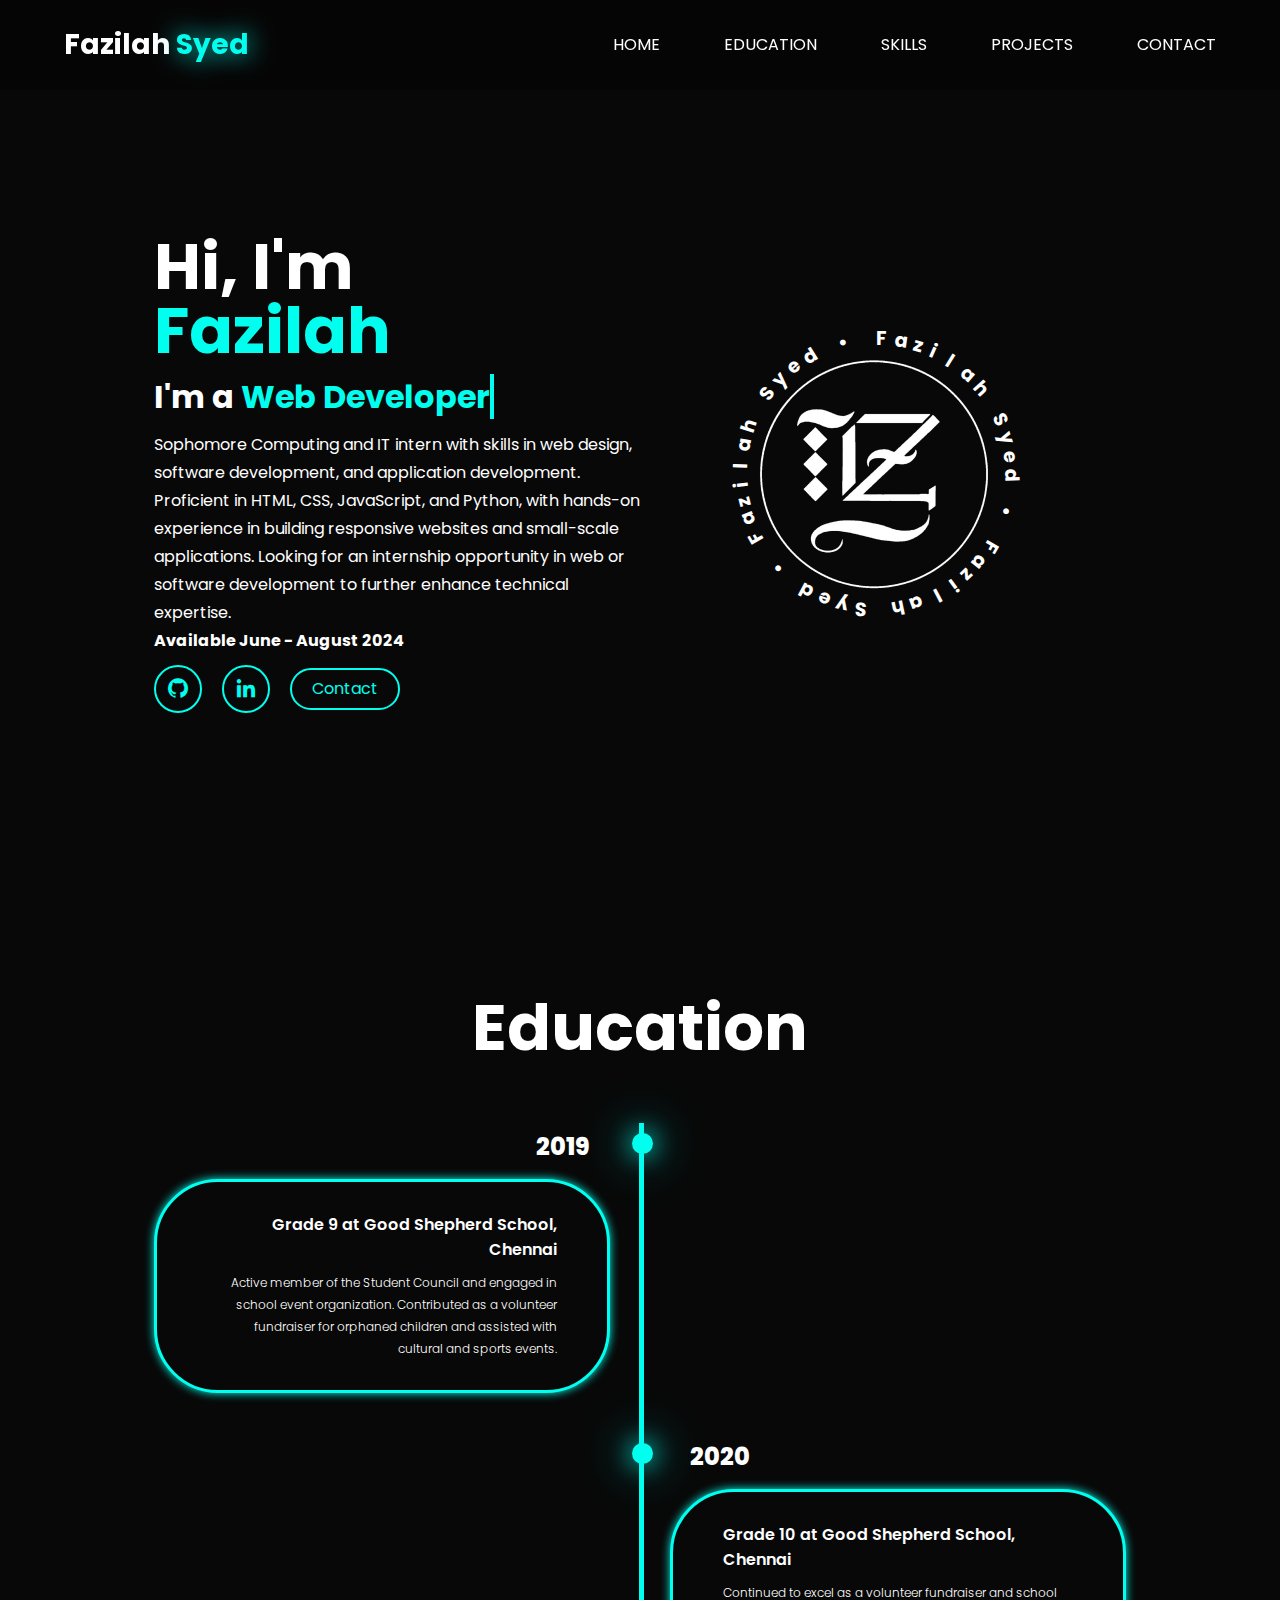
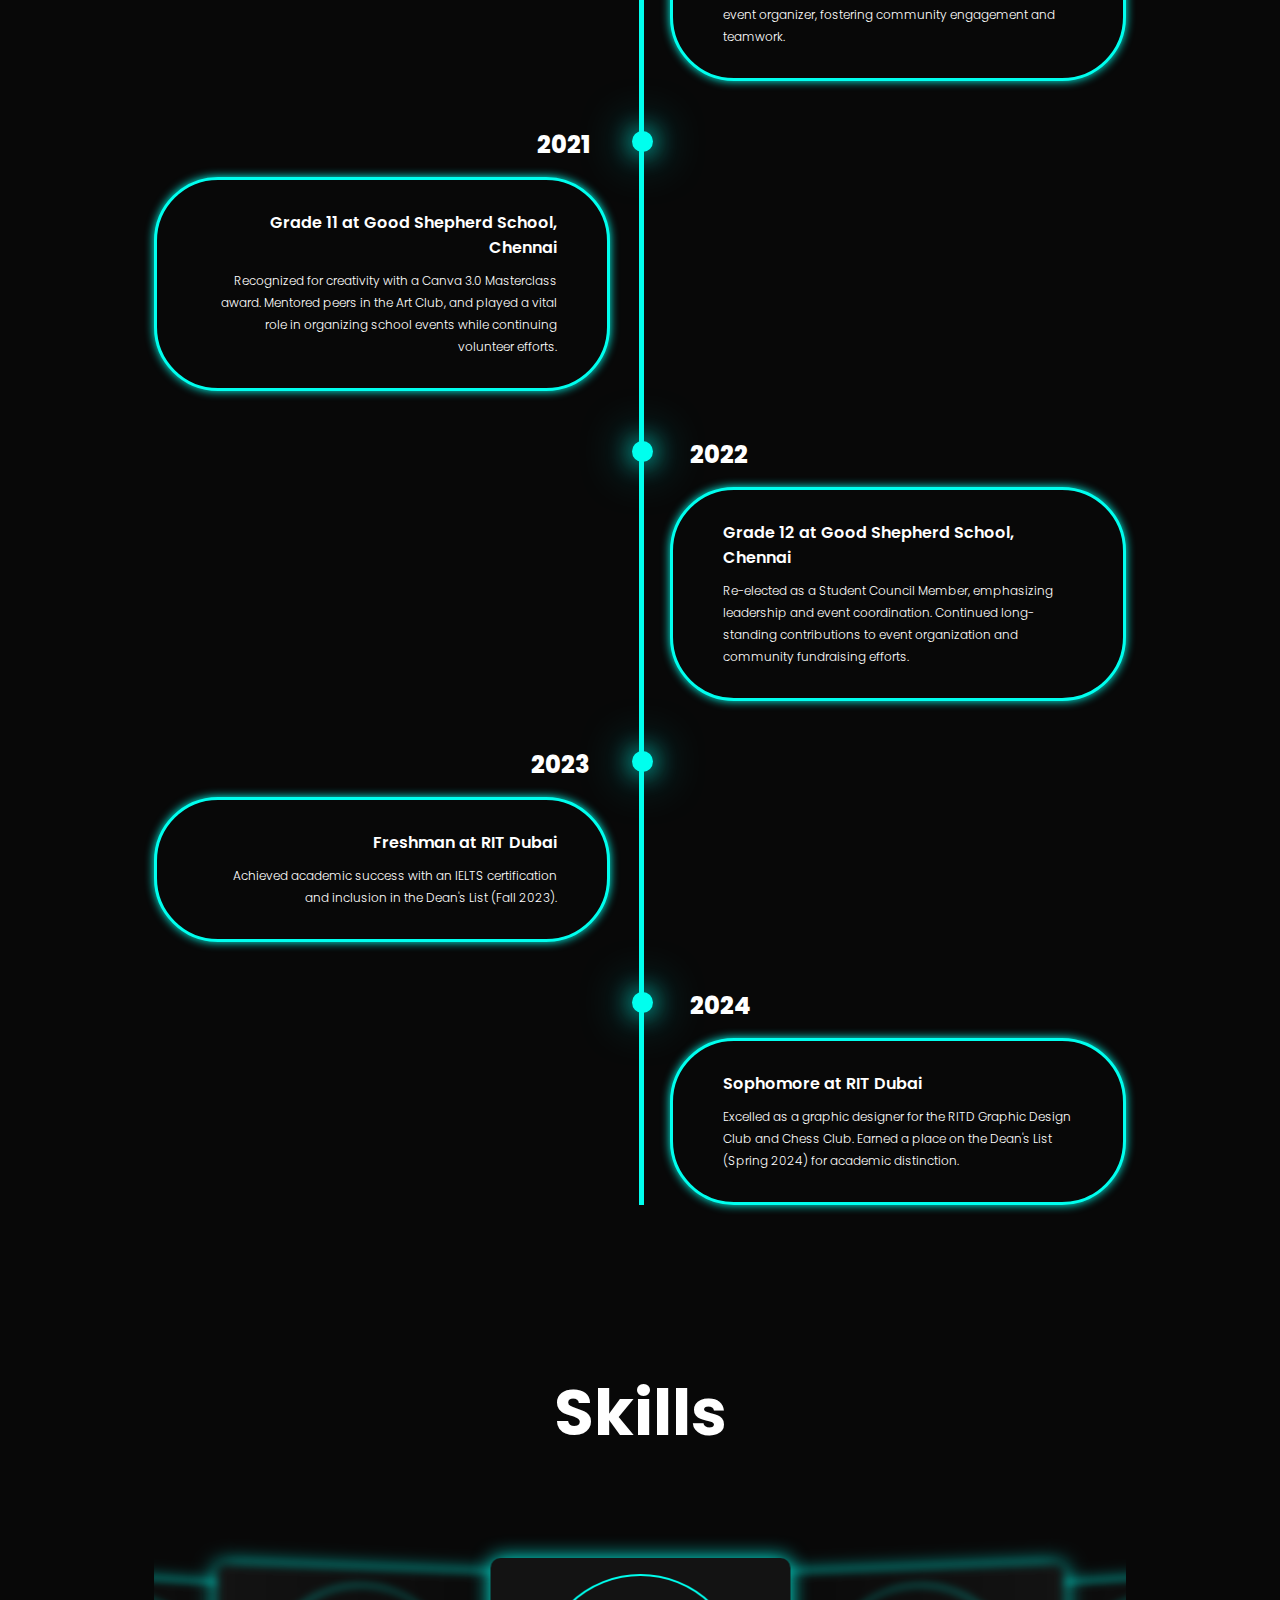
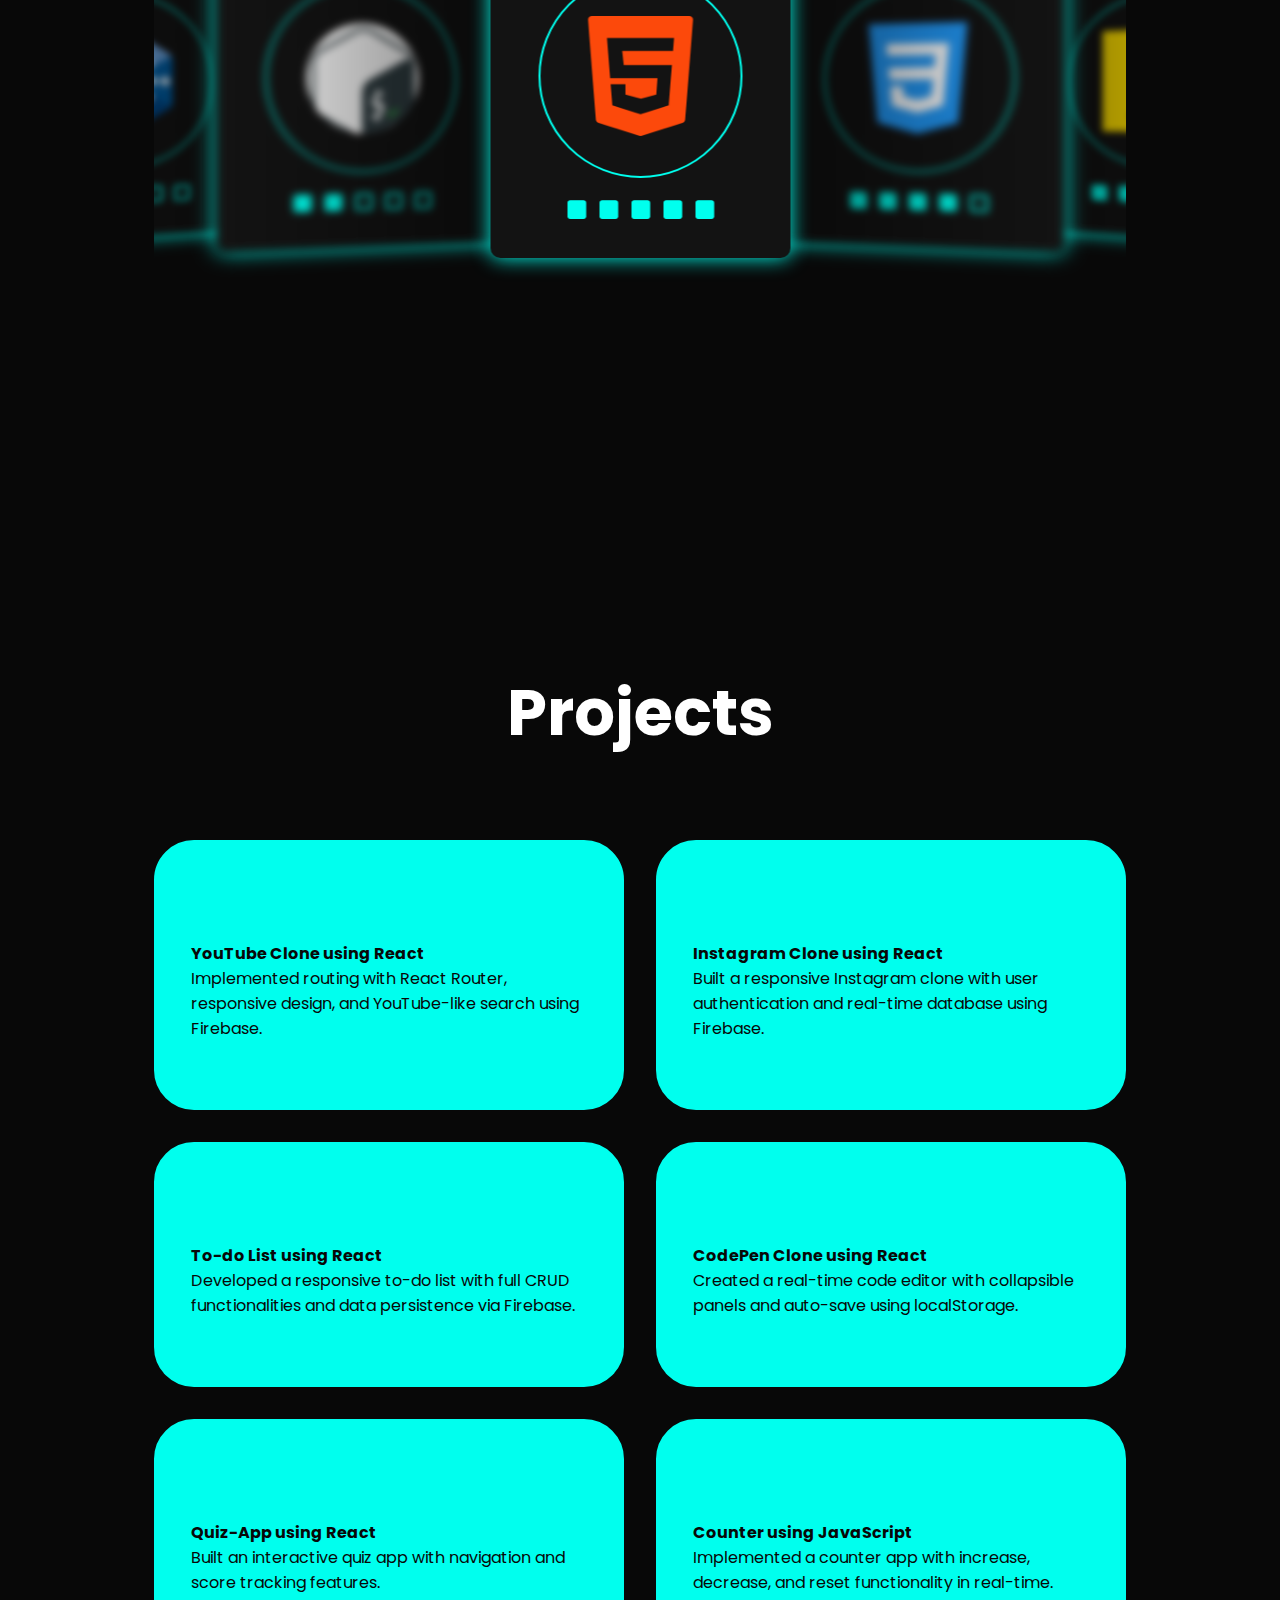
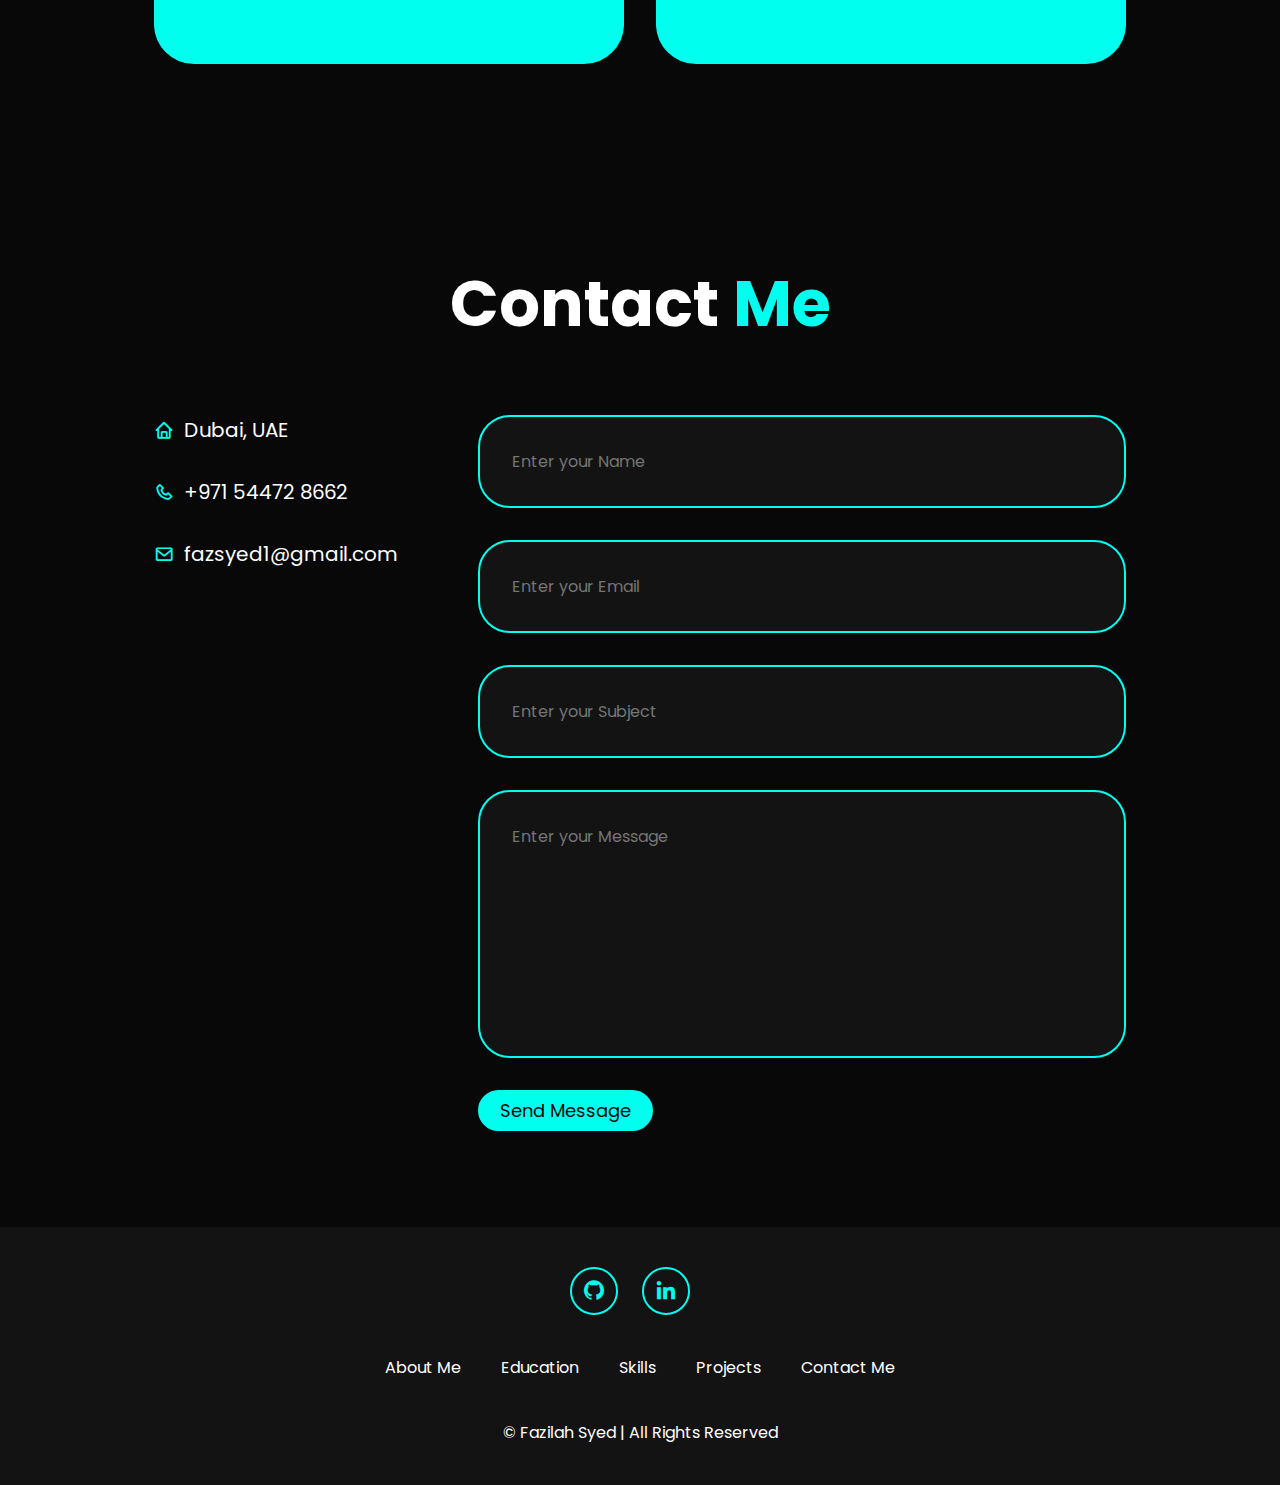
==== index.html @ fce0c712 "first commit" ====
<!DOCTYPE html>
<html lang="en">

<head>
    <meta charset="UTF-8">
    <meta name="viewport" content="width=device-width, initial-scale=1.0">
    <title>Fazilah's Portfolio</title>
    <link href='https://unpkg.com/boxicons@2.1.4/css/boxicons.min.css' rel='stylesheet'>
    <link rel="stylesheet" href="https://unpkg.com/swiper/swiper-bundle.min.css" />
    <link rel="stylesheet" href="assets/style.css">
</head>

<body>
    <!-- Header -->

    <header>
        <nav>
            <a href="#home" class="logo">Fazilah&nbsp;<span>Syed</span></a>
            <ul id="navLinks">
                <i class='bx bx-x' id="close-btn" onclick="hideMenu()"></i>
                <li><a href="#home">HOME</a></li>
                <li><a href="#education">EDUCATION</a></li>
                <li><a href="#skills">SKILLS</a></li>
                <li><a href="#projects">PROJECTS</a></li>
                <li><a href="#contact">CONTACT</a></li>
            </ul>
            <i class='bx bx-menu' id="menu-btn" onclick="showMenu()"></i>
        </nav>
    </header>

    <!-- Home -->

    <section class="home" id="home">
        <div class="home-left">
            <h1>Hi, I'm <br><span>Fazilah</span></h1>
            <h3 class="text-animation">I'm a&nbsp;<span>Web Developer</span></h3>
            <p>Sophomore Computing and IT intern with skills in web design, software development, and application
                development. Proficient in HTML, CSS, JavaScript, and Python, with hands-on experience in building
                responsive websites and small-scale applications. Looking for an internship opportunity in web or
                software development to further enhance technical expertise.</p>
            <p>Available June - August 2024</p>

            <div class="home-buttons">
                <a href="https://github.com/FazSyed" target="_blank" class="home-btn"><i class='bx bxl-github'></i></a>
                <a href="https://www.linkedin.com/in/fazilah-syed/" target="_blank" class="home-btn"><i
                        class='bx bxl-linkedin'></i></a>
                <a href="#contact" class="contact-btn">Contact</a>
            </div>
        </div>

        <div class="home-right">
            <div class="home-img"></div>
            <div class="home-img-text">
                <p>Fazilah Syed • Fazilah Syed • Fazilah Syed •</p>
            </div>
        </div>
    </section>

    <!-- Education -->

    <section class="education" id="education">
        <h2 class="heading">Education</h2>

        <div class="timeline-items">

            <div class="timeline-item">
                <div class="timeline-dot"></div>
                <div class="timeline-date">2019</div>
                <div class="timeline-content">
                    <h3>Grade 9 at Good Shepherd School, Chennai</h3>
                    <p>Active member of the Student Council and engaged in school event organization. Contributed as a
                        volunteer fundraiser for orphaned children and assisted with cultural and sports events.</p>
                </div>

            </div>

            <div class="timeline-item">
                <div class="timeline-dot"></div>
                <div class="timeline-date">2020</div>
                <div class="timeline-content">
                    <h3>Grade 10 at Good Shepherd School, Chennai</h3>
                    <p>Continued to excel as a volunteer fundraiser and school event organizer, fostering community
                        engagement and teamwork.</p>
                </div>

            </div>

            <div class="timeline-item">
                <div class="timeline-dot"></div>
                <div class="timeline-date">2021</div>
                <div class="timeline-content">
                    <h3>Grade 11 at Good Shepherd School, Chennai</h3>
                    <p>Recognized for creativity with a Canva 3.0 Masterclass award. Mentored peers in the Art Club, and
                        played a vital role in organizing school events while continuing volunteer efforts.</p>
                </div>

            </div>

            <div class="timeline-item">
                <div class="timeline-dot"></div>
                <div class="timeline-date">2022</div>
                <div class="timeline-content">
                    <h3>Grade 12 at Good Shepherd School, Chennai</h3>
                    <p>Re-elected as a Student Council Member, emphasizing leadership and event coordination. Continued
                        long-standing contributions to event organization and community fundraising efforts.</p>
                </div>

            </div>

            <div class="timeline-item">
                <div class="timeline-dot"></div>
                <div class="timeline-date">2023</div>
                <div class="timeline-content">
                    <h3>Freshman at RIT Dubai</h3>
                    <p>Achieved academic success with an IELTS certification and inclusion in the Dean's List (Fall
                        2023).</p>
                </div>

            </div>

            <div class="timeline-item">
                <div class="timeline-dot"></div>
                <div class="timeline-date">2024</div>
                <div class="timeline-content">
                    <h3>Sophomore at RIT Dubai</h3>
                    <p>Excelled as a graphic designer for the RITD Graphic Design Club and Chess Club. Earned a place on
                        the Dean's List (Spring 2024) for academic distinction.</p>
                </div>

            </div>
        </div>
    </section>

    <!-- Skills -->

    <section class="skills" id="skills">
        <h2 class="heading">Skills</h2>
        <div class="swiper-container mySwiper">
            <div class="swiper-wrapper">
                <div class="swiper-slide">
                    <div class="swiper-img">
                        <img src="assets/images/html-5.png" alt="">
                    </div>
                    <div class="rating">
                        <i class='bx bxs-checkbox' id="checkbox"></i>
                        <i class='bx bxs-checkbox' id="checkbox"></i>
                        <i class='bx bxs-checkbox' id="checkbox"></i>
                        <i class='bx bxs-checkbox' id="checkbox"></i>
                        <i class='bx bxs-checkbox' id="checkbox"></i>
                    </div>
                </div>
                <div class="swiper-slide">
                    <div class="swiper-img">
                        <img src="assets/images/css-3.png" alt="">
                    </div>
                    <div class="rating">
                        <i class='bx bxs-checkbox' id="checkbox"></i>
                        <i class='bx bxs-checkbox' id="checkbox"></i>
                        <i class='bx bxs-checkbox' id="checkbox"></i>
                        <i class='bx bxs-checkbox' id="checkbox"></i>
                        <i class='bx bx-checkbox' id="checkbox"></i>
                    </div>
                </div>
                <div class="swiper-slide">
                    <div class="swiper-img">
                        <img src="assets/images/js.png" alt="">
                    </div>
                    <div class="rating">
                        <i class='bx bxs-checkbox' id="checkbox"></i>
                        <i class='bx bxs-checkbox' id="checkbox"></i>
                        <i class='bx bxs-checkbox' id="checkbox"></i>
                        <i class='bx bxs-checkbox' id="checkbox"></i>
                        <i class='bx bx-checkbox' id="checkbox"></i>
                    </div>
                </div>
                <div class="swiper-slide">
                    <div class="swiper-img">
                        <img src="assets/images/python.png" alt="">
                    </div>
                    <div class="rating">
                        <i class='bx bxs-checkbox' id="checkbox"></i>
                        <i class='bx bxs-checkbox' id="checkbox"></i>
                        <i class='bx bxs-checkbox' id="checkbox"></i>
                        <i class='bx bxs-checkbox' id="checkbox"></i>
                        <i class='bx bx-checkbox' id="checkbox"></i>
                    </div>
                </div>
                <div class="swiper-slide">
                    <div class="swiper-img">
                        <img src="assets/images/java.png" alt="">
                    </div>
                    <div class="rating">
                        <i class='bx bxs-checkbox' id="checkbox"></i>
                        <i class='bx bxs-checkbox' id="checkbox"></i>
                        <i class='bx bxs-checkbox' id="checkbox"></i>
                        <i class='bx bxs-checkbox' id="checkbox"></i>
                        <i class='bx bxs-checkbox' id="checkbox"></i>
                    </div>
                </div>
                <div class="swiper-slide">
                    <div class="swiper-img">
                        <img src="assets/images/science.png" alt="">
                    </div>
                    <div class="rating">
                        <i class='bx bxs-checkbox' id="checkbox"></i>
                        <i class='bx bxs-checkbox' id="checkbox"></i>
                        <i class='bx bxs-checkbox' id="checkbox"></i>
                        <i class='bx bx-checkbox' id="checkbox"></i>
                        <i class='bx bx-checkbox' id="checkbox"></i>
                    </div>
                </div>
                <div class="swiper-slide">
                    <div class="swiper-img">
                        <img src="assets/images/typescript.png" alt="">
                    </div>
                    <div class="rating">
                        <i class='bx bxs-checkbox' id="checkbox"></i>
                        <i class='bx bxs-checkbox' id="checkbox"></i>
                        <i class='bx bxs-checkbox' id="checkbox"></i>
                        <i class='bx bx-checkbox' id="checkbox"></i>
                        <i class='bx bx-checkbox' id="checkbox"></i>
                    </div>
                </div>
                <div class="swiper-slide">
                    <div class="swiper-img">
                        <img src="assets/images/sql.png" alt="">
                    </div>
                    <div class="rating">
                        <i class='bx bxs-checkbox' id="checkbox"></i>
                        <i class='bx bxs-checkbox' id="checkbox"></i>
                        <i class='bx bx-checkbox' id="checkbox"></i>
                        <i class='bx bx-checkbox' id="checkbox"></i>
                        <i class='bx bx-checkbox' id="checkbox"></i>
                    </div>
                </div>
                <div class="swiper-slide">
                    <div class="swiper-img">
                        <img src="assets/images/c-.png" alt="">
                    </div>
                    <div class="rating">
                        <i class='bx bxs-checkbox' id="checkbox"></i>
                        <i class='bx bxs-checkbox' id="checkbox"></i>
                        <i class='bx bx-checkbox' id="checkbox"></i>
                        <i class='bx bx-checkbox' id="checkbox"></i>
                        <i class='bx bx-checkbox' id="checkbox"></i>
                    </div>
                </div>
                <div class="swiper-slide">
                    <div class="swiper-img">
                        <img src="assets/images/gnu-bash.png" alt="">
                    </div>
                    <div class="rating">
                        <i class='bx bxs-checkbox' id="checkbox"></i>
                        <i class='bx bxs-checkbox' id="checkbox"></i>
                        <i class='bx bx-checkbox' id="checkbox"></i>
                        <i class='bx bx-checkbox' id="checkbox"></i>
                        <i class='bx bx-checkbox' id="checkbox"></i>
                    </div>
                </div>
            </div>
        </div>
    </section>

    <!-- Projects -->

    <section class="projects" id="projects">
        <h2 class="heading">Projects</h2>
        <div class="project-box project-box1" onclick="goToPage('project-1-page.html')">
            <h4>YouTube Clone using React</h4>
            <p>Implemented routing with React Router, responsive design, and YouTube-like search using Firebase.</p>
        </div>
        <div class="project-box project-box2" onclick="goToPage('project-2-page.html')">
            <h4>Instagram Clone using React</h4>
            <p>Built a responsive Instagram clone with user authentication and real-time database using Firebase.</p>
        </div>
        <div class="project-box project-box3" onclick="goToPage('project-3-page.html')">
            <h4>To-do List using React</h4>
            <p>Developed a responsive to-do list with full CRUD functionalities and data persistence via Firebase.</p>
        </div>
        <div class="project-box project-box4" onclick="goToPage('project-4-page.html')">
            <h4>CodePen Clone using React</h4>
            <p>Created a real-time code editor with collapsible panels and auto-save using localStorage.</p>
        </div>
        <div class="project-box project-box5" onclick="goToPage('project-5-page.html')">
            <h4>Quiz-App using React</h4>
            <p>Built an interactive quiz app with navigation and score tracking features.</p>
        </div>
        <div class="project-box project-box6" onclick="goToPage('project-6-page.html')">
            <h4>Counter using JavaScript</h4>
            <p>Implemented a counter app with increase, decrease, and reset functionality in real-time.</p>
        </div>
    </section>

    <!-- Contact -->

    <section class="contact" id="contact">
        <h2 class="heading">Contact&nbsp;<span>Me</span></h2>
        <div class="contact-container">
            <div class="contact-details">
                <div class="contact-details-row">
                    <i class='bx bx-home'></i>
                    <p>Dubai, UAE</p>
                </div>
                <div class="contact-details-row">
                    <i class='bx bx-phone'></i>
                    <p>+971 54472 8662</p>
                </div>
                <div class="contact-details-row">
                    <i class='bx bx-envelope'></i>
                    <p>fazsyed1@gmail.com</p>
                </div>
            </div>
            <div class="contact-box">
                <form action="form_handler.php" method="post">
                    <input type="text" name="name" placeholder="Enter your Name" required>
                    <input type="email" name="email" placeholder="Enter your Email" required>
                    <input type="text" name="subject" placeholder="Enter your Subject" required>
                    <textarea rows="8" name="message" placeholder="Enter your Message" required></textarea>
                    <button type="submit" class="hero-btn red-btn">Send Message</button>
                </form>
            </div>
        </div>
    </section>

    <!-- Footer -->

    <footer>
        <div class="footer-icons">
            <a href="https://github.com/FazSyed" target="_blank" class="home-btn"><i class='bx bxl-github'></i></a>
            <a href="https://www.linkedin.com/in/fazilah-syed/" target="_blank" class="home-btn"><i
                    class='bx bxl-linkedin'></i></a>
        </div>
        <div class="footer-links">
            <ul>
                <li><a href="#home">About Me</a></li>
                <li><a href="#education">Education</a></li>
                <li><a href="#skills">Skills</a></li>
                <li><a href="#projects">Projects</a></li>
                <li><a href="#contact">Contact Me</a></li>
            </ul>
        </div>
        <div class="footer-text">
            &copy; Fazilah Syed | All Rights Reserved
        </div>
    </footer>

    <!-- Swiper JS -->
    <script src="https://unpkg.com/swiper/swiper-bundle.min.js"></script>

    <!-- JavaScript Code -->
    <script src="assets/script.js"></script>

</body>

</html>
---- assets/style.css ----
@import url('https://fonts.googleapis.com/css?family=Poppins:200,300,400,500,600,700,800,900&display=swap');

* {
    margin: 0;
    padding: 0;
    box-sizing: border-box;
    text-decoration: none;
    scroll-behavior: smooth;
}

:root {
    --bg-color: #080808;
    --second-bg-color: #131313;
    --text-color: white;
    --main-color: #00ffee;
}

body {
    background-color: var(--bg-color);
    font-family: Poppins;
}

header {
    position: fixed;
    top: 0;
    left: 0;
    width: 100%;
    background-color: rgba(0, 0, 0, 0.3);
    backdrop-filter: blur(10px);
    padding: 0.5rem 2rem;
    font-size: 1rem;
    z-index: 5;
}

nav {
    display: flex;
    justify-content: center;
    align-items: center;
}

nav .logo {
    font-size: 1.75rem;
    margin-right: auto;
    font-weight: 700;
    transition: 0.3s ease;
}

nav .logo:hover {
    transform: scale(1.1);
}

nav ul {
    display: flex;
    transition: 0.5s ease-in-out;
}

nav ul li {
    list-style-type: none;
}

nav a {
    color: var(--text-color);
    padding: 1rem 2rem;
    cursor: pointer;
}

nav ul li::after {
    content: "";
    width: 0%;
    height: 2px;
    background-color: var(--main-color);
    display: block;
    margin: auto;
    transition: 0.5s;
}

nav ul li:hover::after {
    width: 80%;
}

nav ul li a {
    transition: 0.5s ease-in-out;
}

nav ul li a:hover {
    color: var(--main-color);
}

span {
    color: var(--main-color);
}

.logo span {
    text-shadow: 0 0 25px var(--main-color);
}

#menu-btn {
    font-size: 2rem;
    color: var(--main-color);
    display: none;
}

#close-btn {
    font-size: 2rem;
    color: var(--main-color);
    display: none;
}

section {
    padding: 5rem 12%;
    min-height: 100vh;
}

::-webkit-scrollbar {
    width: 15px;
}

::-webkit-scrollbar-thumb {
    background-color: var(--main-color);
}

::-webkit-scrollbar-track {
    background-color: var(--bg-color);
    width: 50px;
}

.heading {
    font-size: 4rem;
    color: var(--text-color);
    text-align: center;
    margin-bottom: 3rem;
}

/* Home Section */

.home {
    display: flex;
    color: var(--text-color);
    justify-content: space-between;
    align-items: center;
    padding-top: 8rem;
}

.home-left {
    flex-basis: 50%;
    display: flex;
    flex-direction: column;
    line-height: 1.75rem;
}

.home-left h1 {
    font-size: 4rem;
    line-height: 1;
}

.home-left h3 {
    font-size: 2rem;
    padding: 20px 0;
}

.text-animation span {
    border-right: 4px solid;
    animation: cursor .4s step-end infinite alternate;
}

/* cursor blinking */
@keyframes cursor {
    50% {
        border-color: transparent;
    }
}

.home p + p {
    font-weight: 700;
    margin-bottom: 10px;
}

.home-buttons {
    display: flex;
    align-items: center;
}

.home-btn i {
    border: 2px solid var(--main-color);
    border-radius: 50%;
    font-size: 1.5rem;
    color: var(--main-color);
    padding: 10px;
    margin-right: 20px;
    transition: 0.3s ease-in-out;
    cursor: pointer;
}

.contact-btn {
    color: var(--main-color);
    border: 2px solid var(--main-color);
    padding: 5px 20px;
    border-radius: 40px;
    transition: 0.3s ease-in-out;
    cursor: pointer;
}

.home-btn i:hover,
.contact-btn:hover {
    background-color: var(--main-color);
    box-shadow: 0 0 25px var(--main-color);
    color: var(--text-color);
    transform: scale(1.1)translateY(-5px);
}

.home-right {
    display: flex;
    justify-content: center;
    align-items: center;

    position: relative;
    width: 300px;
    height: 300px;
    border-radius: 50%;
    right: 100px;
}

.home-img {
    position: absolute;
    width: 250px;
    height: 250px;
    background: url("./images/logo_alt.png");
    background-size: cover;
}

.home-img-text {
    position: absolute;
    width: 100%;
    height: 100%;
    animation: rotate 10s linear infinite;
}

@keyframes rotate {
    0% {
        transform: rotate(0deg);
    }
    100% {
        transform: rotate(360deg);
    }
}

.home-img-text span {
    color: var(--text-color);
    position: absolute;
    left: 50%;
    font-size: 1.2em;
    font-weight: bold;
    transform-origin: 0 150px;
}

/* Education Section */

.timeline-items {
    max-width: 1200px;
    margin: auto;
    display: flex;
    flex-wrap: wrap;
    position: relative;
}

.timeline-items::before {
    content: "";
    position: absolute;
    width: 5px;
    height: 100%;
    background-color: var(--main-color);
    left: calc(50% - 1px);
}

.timeline-item {
    margin-bottom: 40px;
    width: 100%;
    position: relative;
}

.timeline-item:last-child {
    margin-bottom: 0;
}

.timeline-item:nth-child(odd) {
    padding-right: calc(50% + 30px);
    text-align: right;
}

.timeline-item:nth-child(even) {
    padding-left: calc(50% + 30px);
}

.timeline-dot {
    height: 21px;
    width: 21px;
    background-color: var(--main-color);
    box-shadow: 0 0 25px var(--main-color),
                0 0 50px var(--main-color);
    position: absolute;
    left: calc(50% - 8px);
    border-radius: 50%;
    top: 10px;
}

.timeline-date {
    font-size: 24px;
    font-weight: 800;
    color: white;
    /* margin: 6px 20px 15px 0; */
    margin: 6px 20px 15px;
}

.timeline-content {
    background-color: var(--bg-color);
    border: 3px solid var(--main-color);
    padding: 30px 50px;
    border-radius: 4rem;
    box-shadow: 0 0 10px var(--main-color);
    cursor: pointer;
    transition: 0.3s ease-in-out;
}

.timeline-content:hover {
    transform: scale(1.05);
    box-shadow: 0 0 25px var(--main-color);
}

.timeline-content h3 {
    font-size: 16px;
    color: white;
    margin: 0 0 10px;
    font-weight: 600;
}

.timeline-content p {
    color: white;
    font-size: 12px;
    font-weight: 300;
    line-height: 22px;
}

/* Skills Section */

.skills {
    position: relative;
    height: 100%;
}

.swiper-container {
    width: 100%;
    padding-top: 50px;
    padding-bottom: 50px;
    overflow: hidden;
}

.swiper-slide {
    background-position: center;
    background-size: cover;
    background-color: var(--second-bg-color);

    width: 300px;
    height: 300px;
    display: flex;
    justify-content: center;
    align-items: center;
    flex-direction: column;

    box-shadow: 0 0 20px var(--main-color);
    border-radius: 10px;
    filter: blur(4px);
}

.swiper-slide-active {
    filter: blur(0px);
}

.swiper-img,
.rating {
    display: flex;
    justify-content: center;
    align-items: center;    
}

.swiper-img {
    border: 2px solid var(--main-color);
    border-radius: 50%;
    background-color: var(--second-bg-color);
}

.swiper-img img {
    display: block;
    width: 200px;
    padding: 2.5rem;
}

#checkbox {
    font-size: 2rem;
    padding: 1rem 0;
    color: var(--main-color);
}


/* Projects Section */

.projects {
    display: grid;
    grid-template-columns: repeat(2, 1fr);
    grid-template-rows: repeat(5, auto);
    grid-template-areas:"heading heading"
                        "box1 box2"
                        "box3 box4"
                        "box5 box6"
                        "box7 box8";
    gap: 2rem;
}

.projects .heading {
    grid-area: heading;
}

.project-box {
    background-color: var(--main-color);
    color: var(--bg-color);
    padding: 6rem 2rem 4rem;
    display: flex;
    flex-direction: column;
    justify-content: end;
    border-radius: 40px;
    border: 5px solid var(--main-color);
    transition: 0.3s ease-in-out;
    cursor: pointer;
}

.project-box:hover {
    background: white;
    color: var(--bg-color);
    transform: scale(1.1);
}

.project-box1 {
    grid-area: box1;
}

.project-box2 {
    grid-area: box2;
}

.project-box3 {
    grid-area: box3;
}

.project-box4 {
    grid-area: box4;
}

.project-box5 {
    grid-area: box5;
}

.project-box6 {
    grid-area: box6;
}

.project-box7 {
    grid-area: box7;
}

.project-box8 {
    grid-area: box8;
}

/* Contact Section */

.contact-container {
    display: flex;
    justify-content: space-between;
}

.contact-details {
    flex: 1;
    margin: 1rem 0;
}

.contact-details-row {
    display: flex;
    align-items: center;
    font-size: 1.25rem;
    margin-bottom: 2rem;
}

.contact-details i {
    color: var(--main-color);
    margin-right: 10px;
}

.contact-details p {
    color: var(--text-color);
}

.contact-box {
    flex: 2;
}

.contact-box form{
    display: flex;
    flex-direction: column;
    align-items: start;
}

.contact-box form input,
.contact-box form textarea {
    width: 100%;
    padding: 2rem;
    font-size: 1rem;
    color: var(--text-color);
    background: var(--second-bg-color);
    border-radius: 2rem;
    border: 2px solid var(--main-color);
    outline: none;
    margin: 1rem 0;
    resize: none;
    font-family: Poppins;
}


.contact-box form button {
    color: var(--bg-color);
    background: var(--main-color);
    border: 2px solid var(--main-color);
    padding: 5px 20px;
    margin: 1rem 0;
    border-radius: 40px;
    font-size: 1.125rem;
    font-family: Poppins;
    transition: 0.3s ease-in-out;
    cursor: pointer;
}

.contact-box form button:hover {
    box-shadow: 0 0 25px var(--main-color);
    transform: scale(1.1);
}

/* Footer */

footer {
    color: white;
    display: flex;
    flex-direction: column;
    justify-content: center;
    align-items: center;
    background-color: var(--second-bg-color);
    padding: 20px 0;
}

footer div {
    margin: 20px 0;
}

.footer-links ul{
    display: flex;
    justify-content: space-evenly;
    list-style-type: none;
}

.footer-links ul li a {
    color: var(--text-color);
    padding: 10px 20px;
    transition: 0.3s ease-in-out;
}

.footer-links ul li a:hover {
    color: var(--main-color);
}

/* Media Queries */

@media (max-width: 900px) {
    #close-btn {
        display: block;
        padding-left: 2.5rem;
        padding-bottom: 2rem;
    }

    #menu-btn {
        display: block;
    }

    nav ul {
        flex-direction: column;
        padding-top: 2rem;
        position: absolute;
        background: rgb(0, 0, 0);
        backdrop-filter: blur(20px);
        height: 100vh;
        width: 200px; /* width of the side menu*/
        top: 0;
        right: -200px; /* hide the menu by default -- it will be visible only On click*/
        text-align: left;
        border-left: 2px solid var(--second-bg-color);
        transition: 0.5s ease-in-out;
    }

    nav ul li {
        display: block;
        padding: 1rem;
    }

    nav ul li::after {
        display: none;
    }
    
    nav ul li:hover::after {
        width: 0%;
    }
    
    nav ul li a {
        position: relative;
        transition: 0.5s ease-in-out;
    }
    
    nav ul li a:hover::before {
        width: 100%;
    }

    nav ul li a::before {
        content: attr(data-text);
        position: absolute;
        left:0;
        color: var(--main-color);
        width: 0;
        height: 50%;
        overflow: hidden;
        border-right: 2px solid var(--main-color);
        transition: 1s;
    }

    section {
        padding: 0rem 12% 5rem;
    }

    .home {
        flex-direction: column-reverse;
    }

    .home-right {
        left: 0px;
    }

    .home-left {
        margin-top: 70px;
    }

    .timeline-items::before {
        left: 7px;
    }
    .timeline-item:nth-child(odd) {
        padding-right: 0;
        text-align: left;
    }
    .timeline-item:nth-child(odd),
    .timeline-item:nth-child(even) {
        padding-left: 37px;
    }
    .timeline-dot {
        left: 0;
    }

    .contact-container {
        /* display: flex;
        justify-content: space-between; */
        flex-direction: column;
    }

    .projects {
        grid-template-columns: repeat(1, 1fr);
        grid-template-rows: repeat(9, auto);
        grid-template-areas:"heading"
                            "box1"
                            "box2"
                            "box3"
                            "box4"
                            "box5" 
                            "box6"
                            "box7" 
                            "box8";
    }
    
}

/* Project Pages */

.project-page {
    color: var(--text-color);
    padding-top: 8rem;

    display: grid;
    grid-template-columns: repeat(4, 1fr);
    grid-template-rows: repeat(4, auto);
    grid-template-areas:"heading heading heading heading"
                        "date lang lang features"
                        "description cube cube features"
                        "link link link features";
    gap: 1.5rem;
}

.project-page-heading {
    grid-area: heading;
    background-color: var(--second-bg-color);
    display: flex;
    justify-content: space-between;
    align-items: center;
    padding: 1.5rem 2rem;
    border-radius: 10px;
}

.project-page-heading h4 {
    font-size: 1.25rem;
    font-weight: 600;
    transition: 0.3s ease-in-out;
}

.project-page-heading h4:hover {
    color: var(--main-color);
}

.project-page-heading h4::after {
    content: "";
    width: 0%;
    height: 2px;
    background-color: var(--main-color);
    display: block;
    transition: 0.5s;
}

.project-page-heading h4:hover::after {
    width: 100%;
}

.project-page-heading a {
    border: 2px solid var(--main-color);
    border-radius: 50px;
    padding: 10px 60px;
    transition: 0.3s ease-in-out;
}

.project-page-heading a:hover {
    transform: scale(1.1);
    box-shadow: 0 0 15px var(--main-color);
}

.project-page-date {
    grid-area: date;
    background-color: var(--second-bg-color);
    display: flex;
    justify-content: center;
    align-items: center;
    border-radius: 10px;
    padding: 1.5rem 2rem;
}

.project-page-date span {
    color: var(--text-color);
}

.project-page-lang {
    grid-area: lang; 
    background-color: var(--second-bg-color);
    display: flex;
    justify-content: center;
    align-items: center;
    border-radius: 10px; 
    padding: 1.5rem 2rem;
}

.project-page-description {
    grid-area: description;
    background-color: var(--second-bg-color);
    display: flex;
    justify-content: center;
    align-items: center;
    border-radius: 10px; 
    padding: 1.5rem 2rem;
    max-width: 300px;
}

.project-page-description p {
    line-height: 2.5rem;
    text-align: center;
    max-width: 150px;
}

.project-page-cube {
    grid-area: cube;
    position: relative;
}

.project-page-cube .swiper-container {
    width: 300px;
    position: absolute;
    left: 50%;
    top: 50%;
    margin-left: -150px;
    margin-top: -150px;
}

.project-page-cube .swiper-slide {
    background-position: center;
    background-size: cover;
    box-shadow: none;
    border: 2px solid white;
}

.project-page-cube .swiper-slide img {
    display: block;
    width: 200px;
    padding: 2rem;
}

.swiper-cube .swiper-cube-shadow:before {
    background: var(--main-color);
    opacity: 70%;
    filter: blur(10px);
}

.project-page-cube .swiper-pagination-bullet {
    background: white;
}

.project-page-features {
    grid-area: features;
    background-color: var(--second-bg-color);
    display: flex;
    justify-content: center;
    /* align-items: center; */
    border-radius: 10px; 
    padding: 2rem;
}

.project-page-features ul {
    line-height: 2rem;
}

.project-page-features ul li {
    padding: 20px 0;
}

.project-page-link {
    grid-area: link;
    background-color: var(--second-bg-color);
    display: flex;
    justify-content: center;
    align-items: center;
    padding: 1.5rem 2rem;
    border-radius: 50px;
    border: 2px solid var(--main-color);
    transition: 0.3s ease-in-out;
}

.project-page-link:hover {
    transform: scale(1.1);
    box-shadow: 0 0 15px var(--main-color);
}

.project-page a {
    color: var(--text-color);
}

@media (max-width: 850px) {
    .project-page {
        grid-template-columns: repeat(2, 1fr);
        grid-template-rows: repeat(5, auto);
        grid-template-areas:"heading heading"
                            "date description"
                            "cube description"
                            "lang lang"
                            "features features"
                            "link link";
    }

    .project-page-cube {
        padding: 8rem 10rem;
    }
}
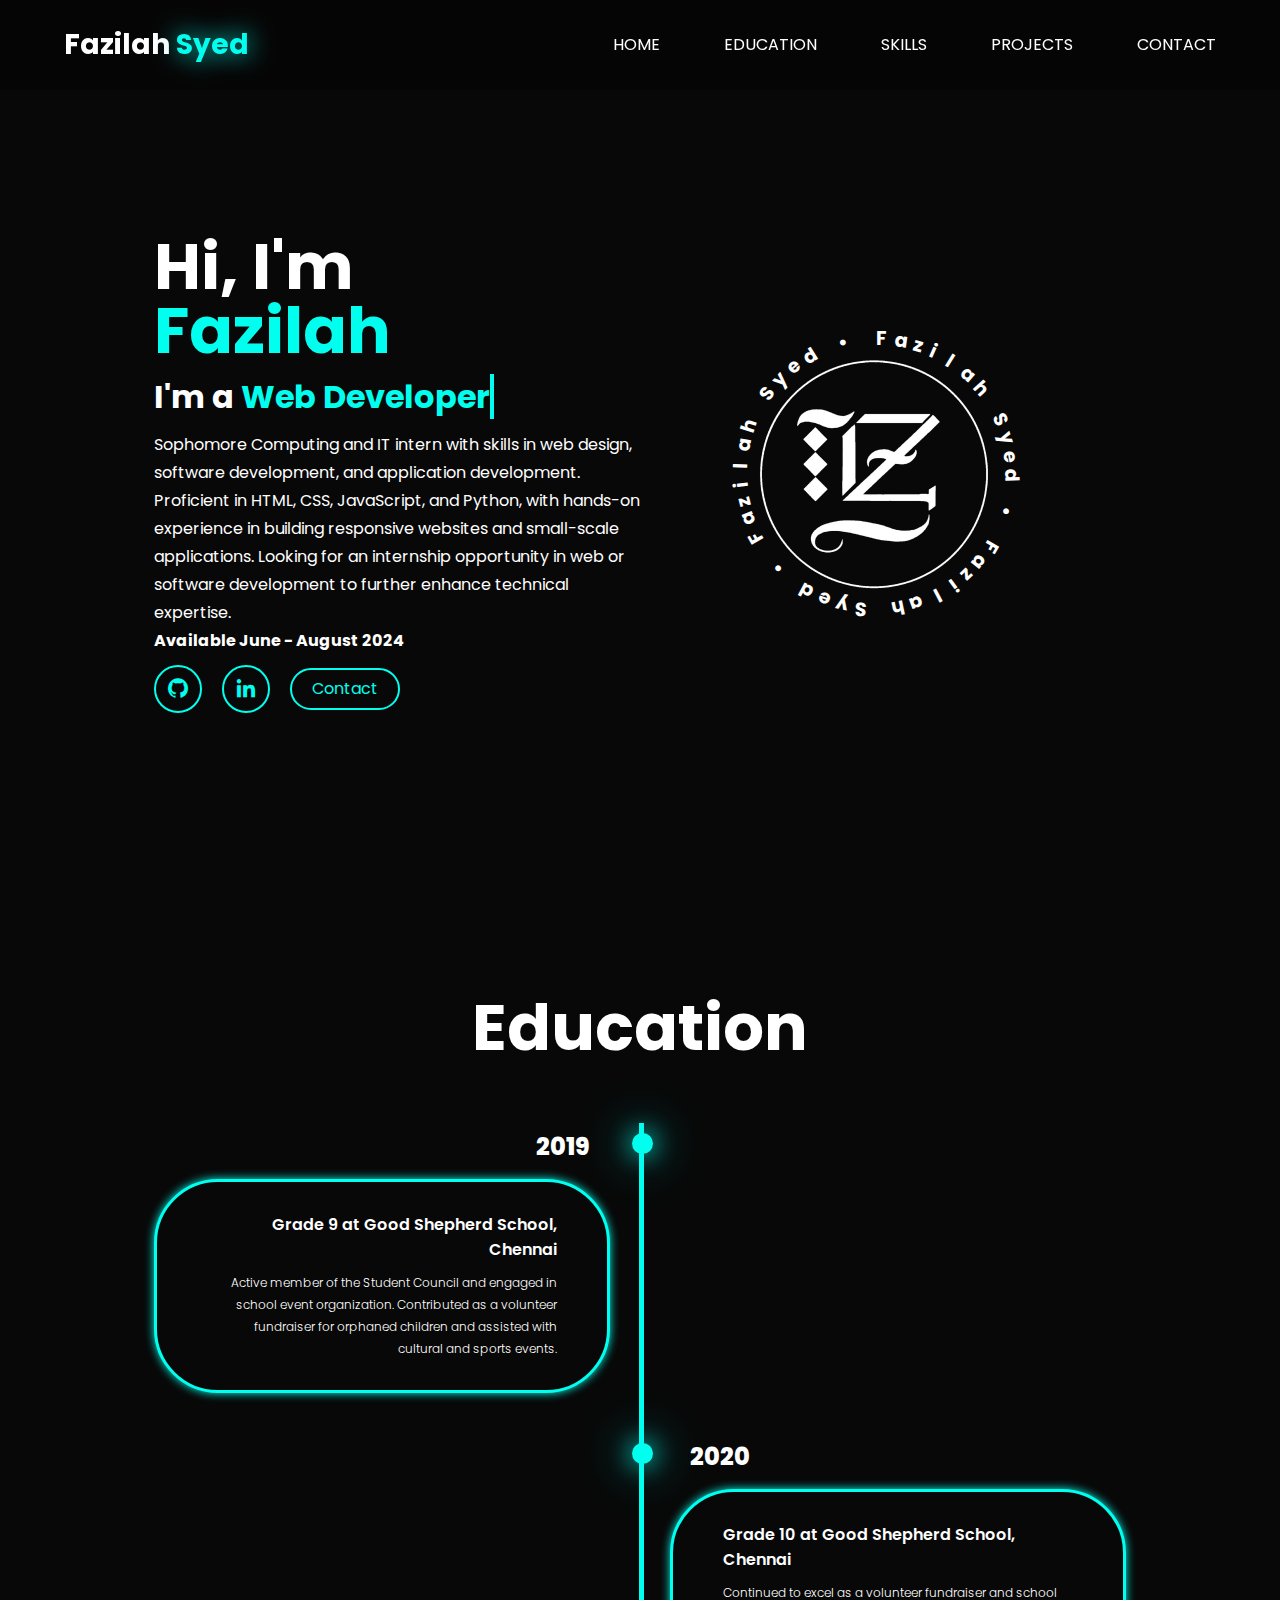
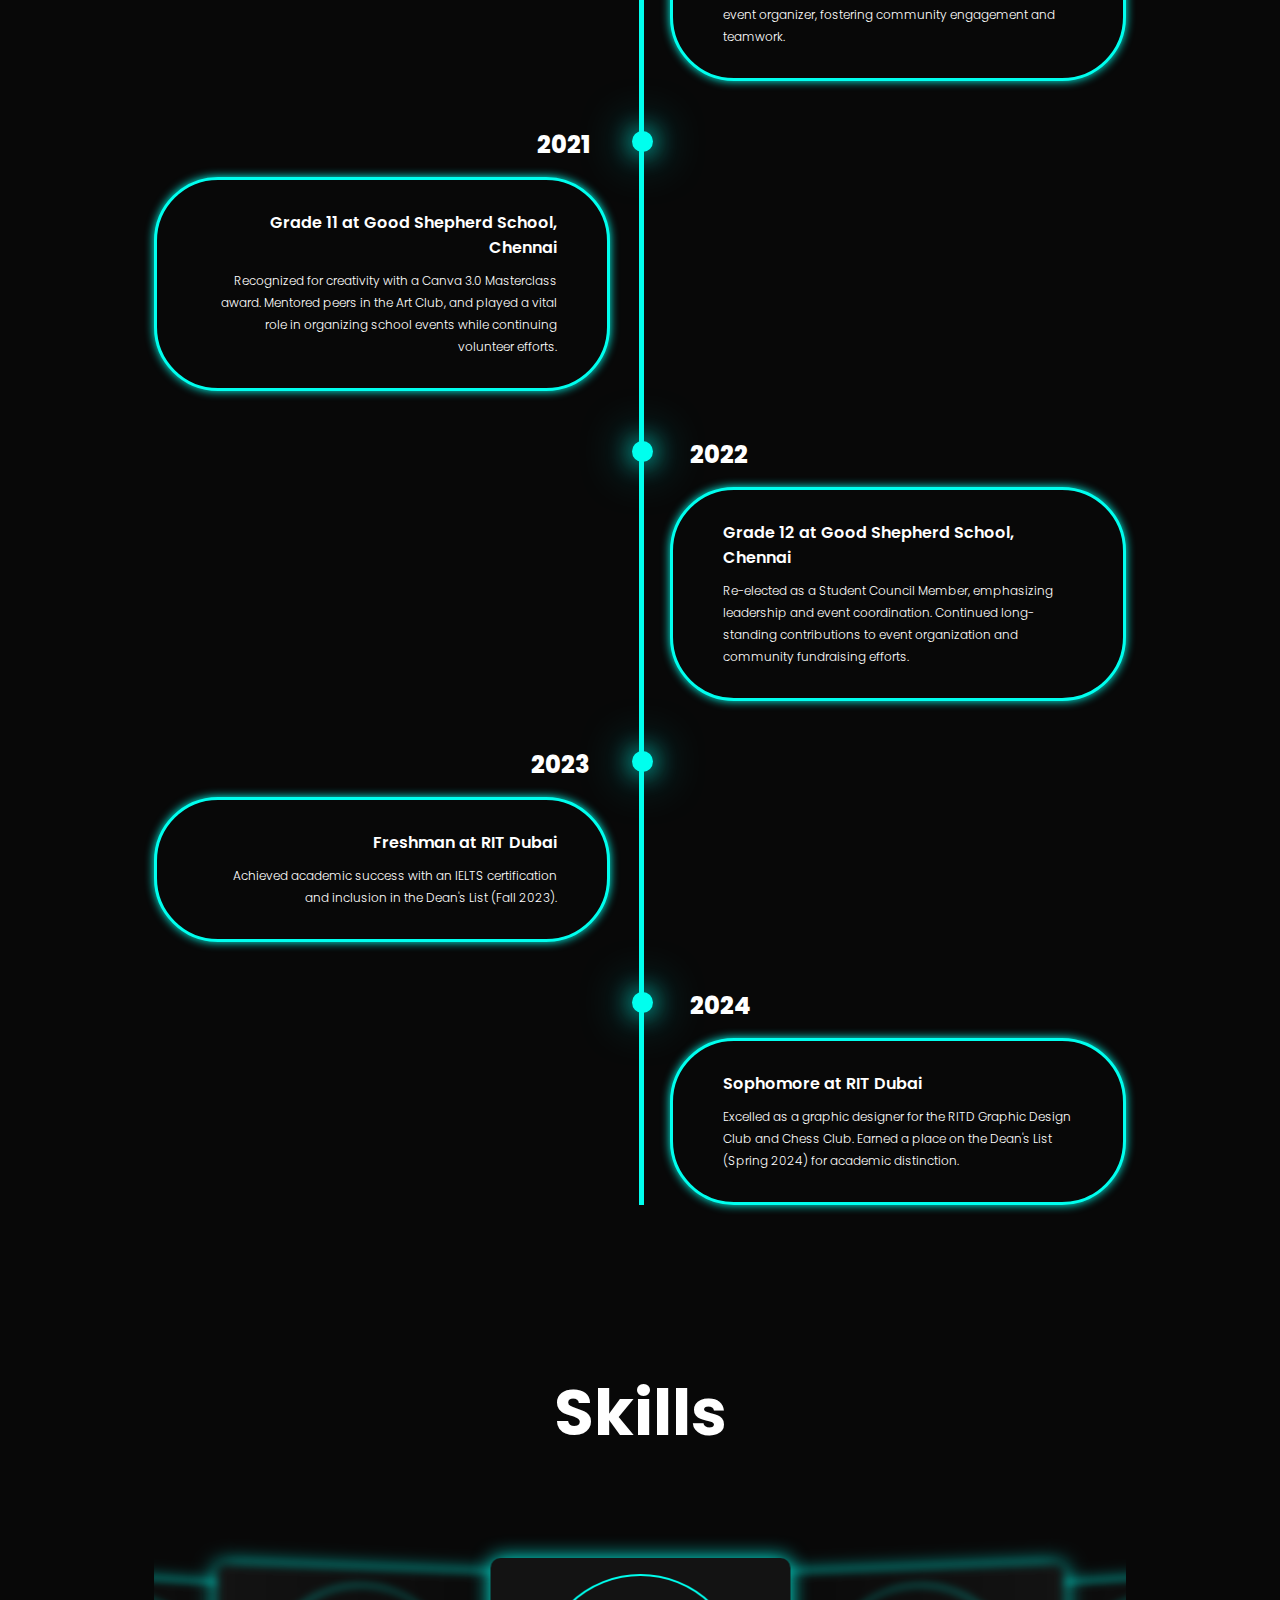
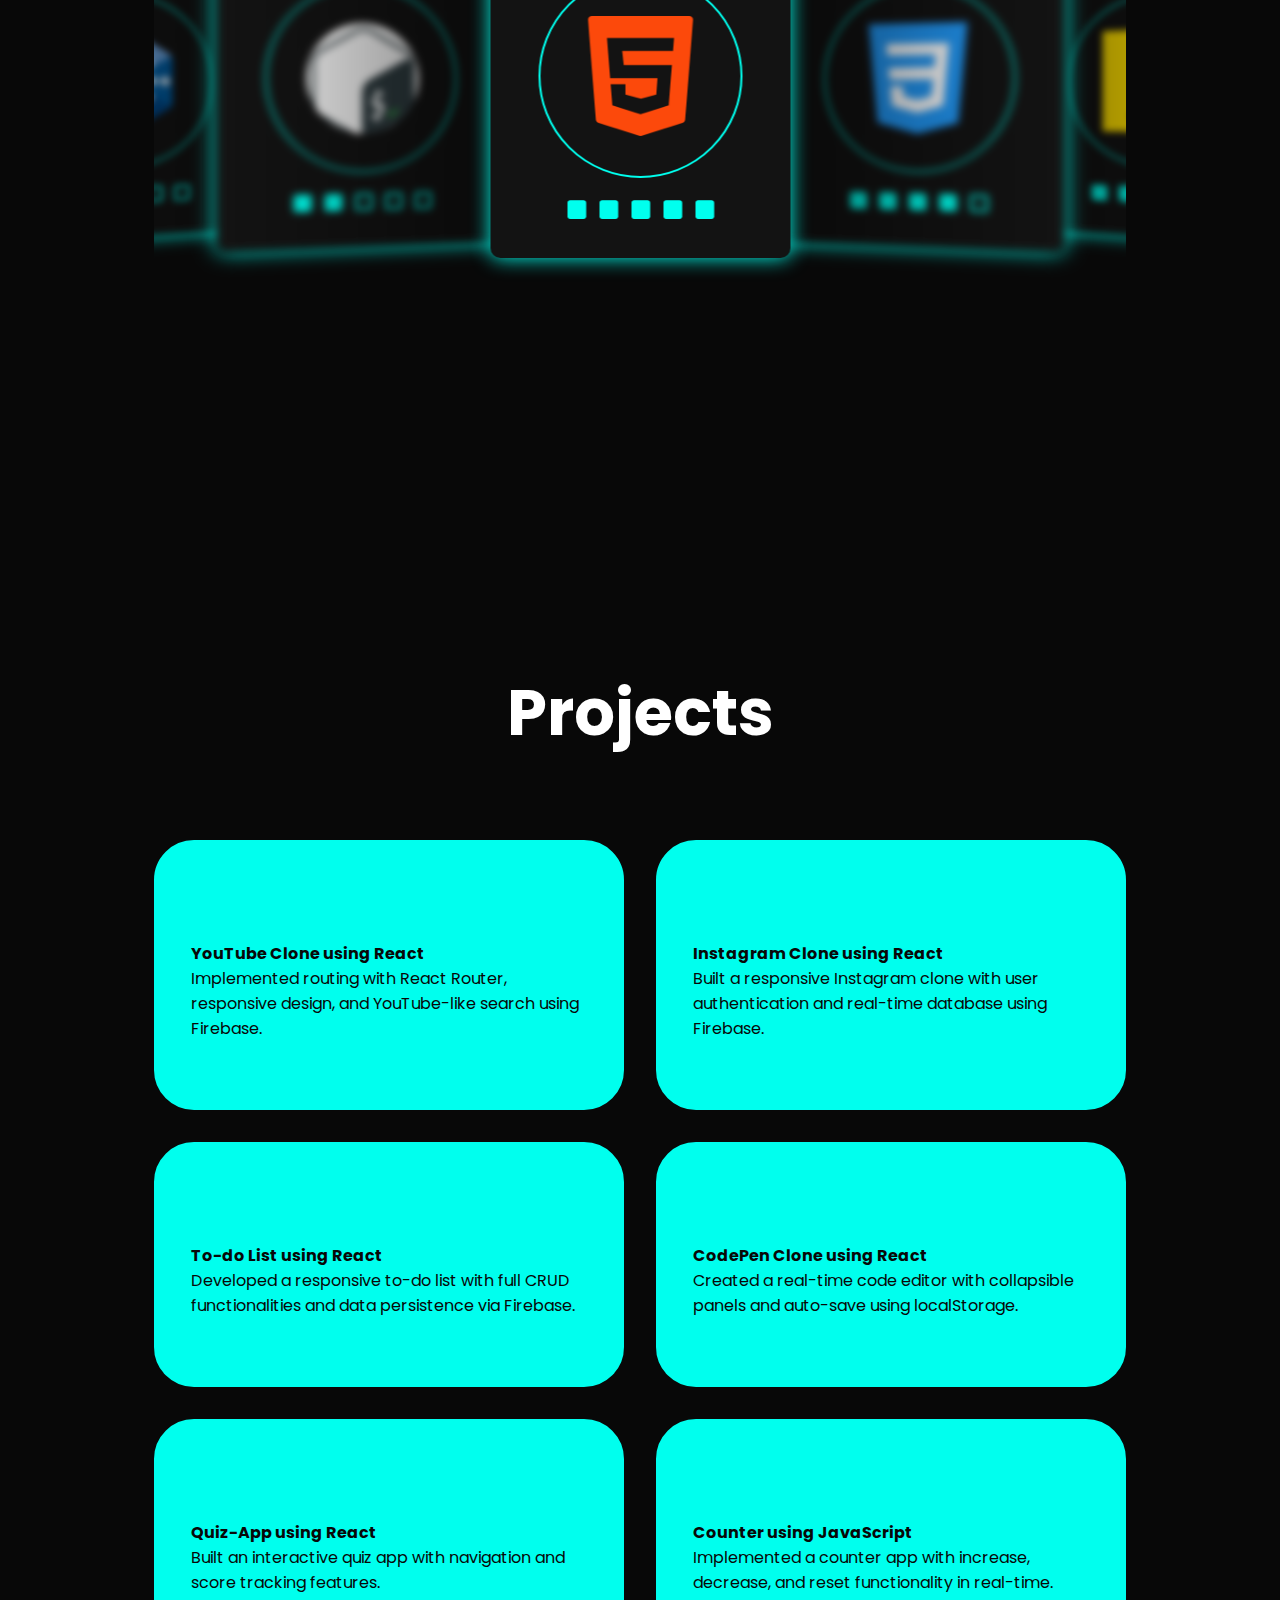
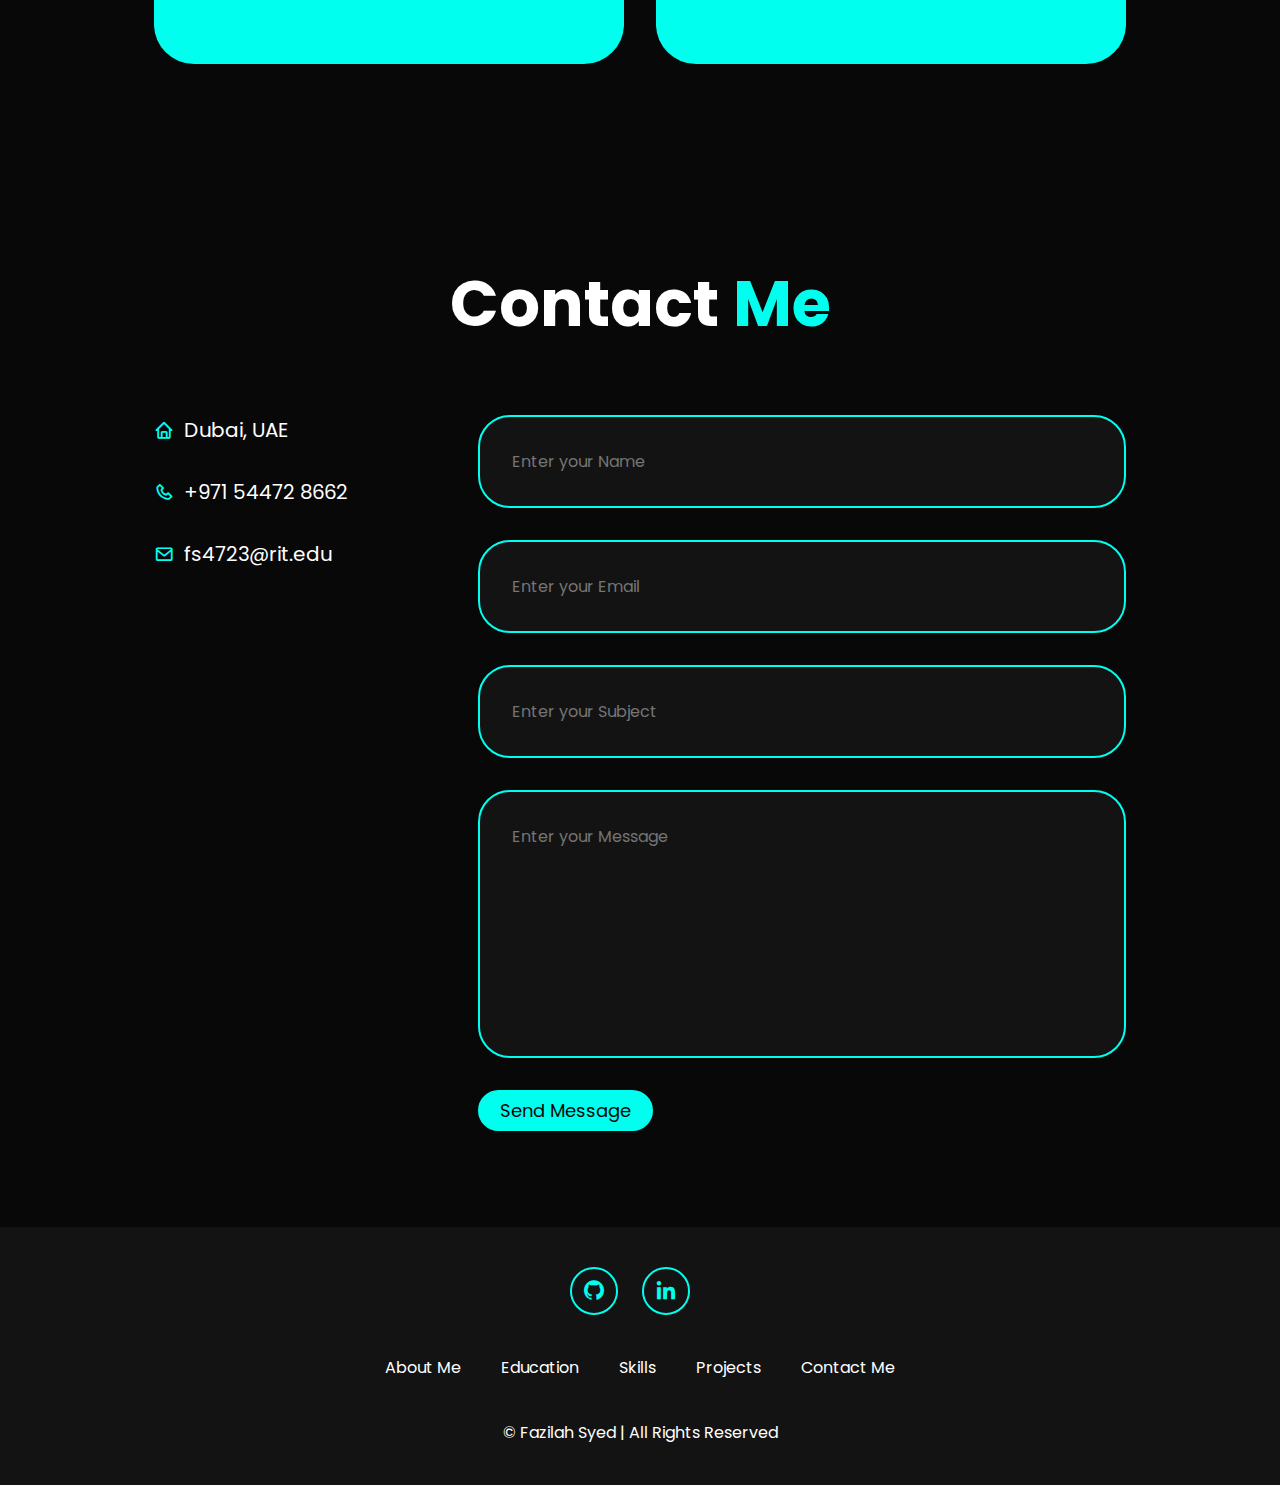
==== commit 60d971c5: "updated email" ====
--- a/index.html
+++ b/index.html
@@ -307,16 +307,17 @@
                 </div>
                 <div class="contact-details-row">
                     <i class='bx bx-envelope'></i>
-                    <p>fazsyed1@gmail.com</p>
+                    <p>fs4723@rit.edu</p>
                 </div>
             </div>
             <div class="contact-box">
-                <form action="form_handler.php" method="post">
+                <form action="https://api.web3forms.com/submit" method="POST">
+                    <input type="hidden" name="access_key" value="df521d94-cb72-4d58-910c-682f22aa480a">
                     <input type="text" name="name" placeholder="Enter your Name" required>
                     <input type="email" name="email" placeholder="Enter your Email" required>
                     <input type="text" name="subject" placeholder="Enter your Subject" required>
                     <textarea rows="8" name="message" placeholder="Enter your Message" required></textarea>
-                    <button type="submit" class="hero-btn red-btn">Send Message</button>
+                    <button type="submit">Send Message</button>
                 </form>
             </div>
         </div>
--- a/assets/style.css
+++ b/assets/style.css
@@ -18,6 +18,7 @@
 body {
     background-color: var(--bg-color);
     font-family: Poppins;
+    overflow-x: hidden;
 }
 
 header {
@@ -307,7 +308,6 @@
     font-size: 24px;
     font-weight: 800;
     color: white;
-    /* margin: 6px 20px 15px 0; */
     margin: 6px 20px 15px;
 }
 
@@ -506,6 +506,10 @@
     display: flex;
     flex-direction: column;
     align-items: start;
+}
+
+.contact-box input:focus {
+    border: 2px solid var(--text-color);
 }
 
 .contact-box form input,
@@ -552,6 +556,7 @@
     align-items: center;
     background-color: var(--second-bg-color);
     padding: 20px 0;
+    width: 100%;
 }
 
 footer div {
@@ -668,8 +673,6 @@
     }
 
     .contact-container {
-        /* display: flex;
-        justify-content: space-between; */
         flex-direction: column;
     }
 
@@ -833,7 +836,6 @@
     background-color: var(--second-bg-color);
     display: flex;
     justify-content: center;
-    /* align-items: center; */
     border-radius: 10px; 
     padding: 2rem;
 }
@@ -869,6 +871,7 @@
 
 @media (max-width: 850px) {
     .project-page {
+        gap: 1rem;
         grid-template-columns: repeat(2, 1fr);
         grid-template-rows: repeat(5, auto);
         grid-template-areas:"heading heading"
@@ -882,4 +885,55 @@
     .project-page-cube {
         padding: 8rem 10rem;
     }
+}
+
+/* Mobile view */
+@media (max-width: 600px) {
+    .heading {
+        font-size: 2.5rem;
+        margin-bottom: 1rem;
+    }
+    
+    .project-page {
+        gap: 1rem;
+        grid-template-columns: 1fr;
+        grid-template-rows: repeat(7, auto);
+        grid-template-areas:"heading"
+                            "date"
+                            "lang"
+                            "cube"
+                            "description"
+                            "features"
+                            "link";
+    }
+
+    .project-page-cube {
+        padding: 8rem 10rem;
+    }
+
+    .project-page-heading {
+        flex-direction: column;
+    }
+
+    .project-page-heading h4 {
+        padding-bottom: 1rem;
+        text-align: center;
+    }
+
+    .project-page-description {
+        max-width: 100%;
+    }
+
+    .project-page {
+        padding: 2rem;
+    }
+    
+    .footer-links ul{
+        flex-direction: column;
+    }
+
+    .footer-links ul li {
+        text-align: center;
+        padding: 0.5rem;
+    }
 }